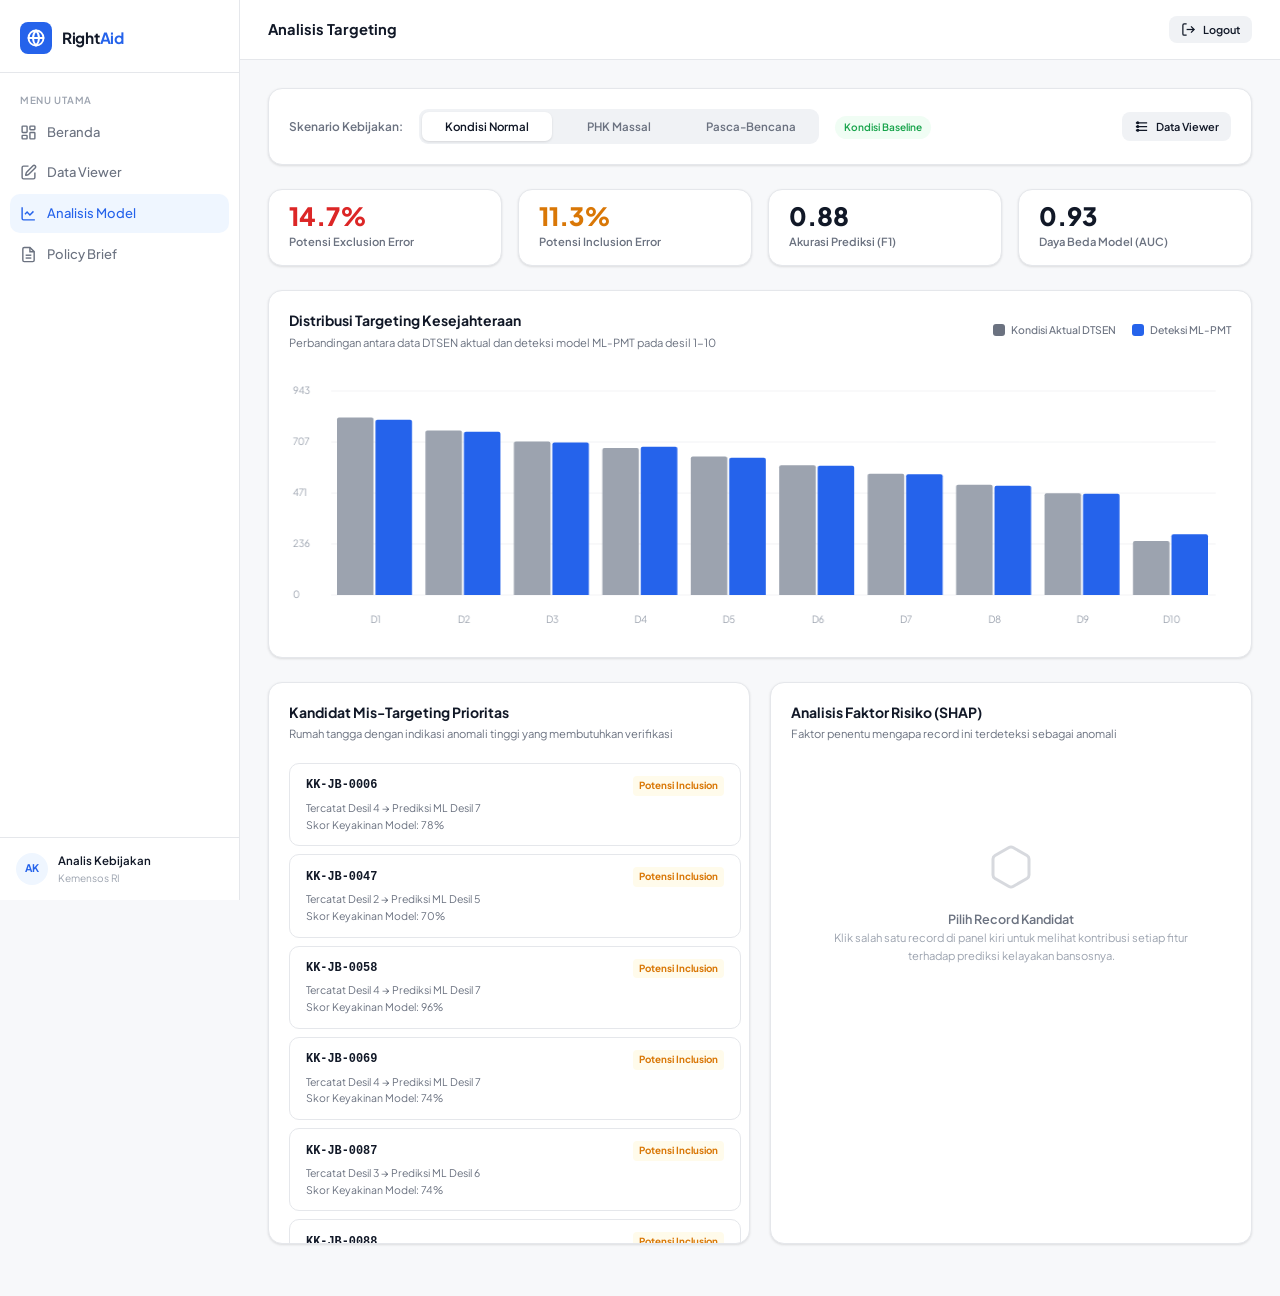
==== analysis.html @ ff6e8d4a "initial commit - prototype" ====
<!DOCTYPE html>
<html lang="id">
<head>
  <meta charset="UTF-8" />
  <meta name="viewport" content="width=device-width, initial-scale=1.0" />
  <title>Analisis Targeting - RightAid</title>
  <meta name="description" content="Analisis deteksi mis-targeting bansos menggunakan RightAid ML-PMT." />
  <link rel="icon" href="favicon.svg" type="image/svg+xml" />
  <link rel="stylesheet" href="css/style.css" />
  <style>
    .metric-pill { padding:14px 20px; border-radius:var(--radius-lg); background:var(--surface); border:1px solid var(--border); box-shadow:var(--shadow); display:flex; flex-direction:column; gap:4px; }
    .metric-pill .val { font-size:1.8rem; font-weight:800; line-height:1; }
    .metric-pill .lbl { font-size:.8rem; color:var(--text-2); font-weight:600; }
    .metric-row { display:grid; grid-template-columns:repeat(4,1fr); gap:16px; margin-bottom:24px; }
    .comparison-grid { display:grid; grid-template-columns:1fr 1fr; gap:20px; margin-bottom:24px; }
    .shap-record-item { padding:12px 16px; border-radius:var(--radius); border:1px solid var(--border); cursor:pointer; transition:border-color var(--transition),background var(--transition); margin-bottom:8px; display:flex; flex-direction:column; gap:4px; }
    .shap-record-item:hover { border-color:var(--accent); background:var(--accent-light); }
    .shap-record-item.selected { border-color:var(--accent); background:var(--accent-light); border-left:4px solid var(--accent); }
    .rec-header { display:flex; align-items:center; justify-content:space-between; }
    .rec-id { font-size:.85rem; font-family:monospace; font-weight:700; color:var(--text); }
    .rec-status { font-size:.7rem; padding:2px 6px; border-radius:4px; font-weight:700; }
    .status-err { background:var(--danger-light); color:var(--danger); }
    .status-warn { background:var(--warning-light); color:var(--warning); }
    .rec-details { font-size:.75rem; color:var(--text-2); }
    .legend-item { display:flex; align-items:center; gap:6px; font-size:.75rem; color:var(--text-2); font-weight:500; }
    .legend-sq { width:12px; height:12px; border-radius:3px; }
  </style>
</head>
<body>
  <div class="app-shell">
    <div id="sidebar-mount"></div>
    <div class="main-content">
      <div id="topbar-mount"></div>
      <div class="page-body">

        <!-- Scenario selector bar -->
        <div class="card mb-6">
          <div class="card-body" style="display:flex;align-items:center;gap:16px;flex-wrap:wrap;">
            <div style="font-weight:600;font-size:.85rem;color:var(--text-2);flex-shrink:0;">Skenario Kebijakan:</div>
            <div class="tabs" style="flex:1;max-width:400px;" id="scenario-tabs">
              <button class="tab-btn active" onclick="setScenario('normal',this)">Kondisi Normal</button>
              <button class="tab-btn" onclick="setScenario('phk',this)">PHK Massal</button>
              <button class="tab-btn" onclick="setScenario('bencana',this)">Pasca-Bencana</button>
            </div>
            <div id="scenario-badge"></div>
            <a href="data-viewer.html" class="btn btn-secondary btn-sm" style="margin-left:auto;">
              <svg xmlns="http://www.w3.org/2000/svg" width="13" height="13" viewBox="0 0 24 24" fill="none" stroke="currentColor" stroke-width="2"><path d="M3 12h18M3 6h18M3 18h18"/><circle cx="6" cy="6" r="1.5" fill="currentColor"/><circle cx="6" cy="12" r="1.5" fill="currentColor"/><circle cx="6" cy="18" r="1.5" fill="currentColor"/></svg>
              Data Viewer
            </a>
          </div>
        </div>

        <!-- Metric overview -->
        <div id="metric-row-ml" class="metric-row"></div>

        <!-- Row 1: Decile distribution chart -->
        <div class="card mb-6">
          <div class="card-header">
            <div>
              <div class="card-title">Distribusi Targeting Kesejahteraan</div>
              <div class="card-subtitle">Perbandingan antara data DTSEN aktual dan deteksi model ML-PMT pada desil 1-10</div>
            </div>
            <div style="display:flex;gap:16px;">
              <div class="legend-item"><div class="legend-sq" style="background:#6B7280;"></div> Kondisi Aktual DTSEN</div>
              <div class="legend-item"><div class="legend-sq" style="background:#2563EB;"></div> Deteksi ML-PMT</div>
            </div>
          </div>
          <div class="card-body">
            <canvas id="decile-chart" width="900" height="260" style="width:100%;height:260px;"></canvas>
          </div>
        </div>

        <!-- Row 2: Candidates and SHAP panel -->
        <div class="comparison-grid">
          <!-- Candidate mis-targeting list -->
          <div class="card">
            <div class="card-header">
              <div>
                <div class="card-title">Kandidat Mis-Targeting Prioritas</div>
                <div class="card-subtitle">Rumah tangga dengan indikasi anomali tinggi yang membutuhkan verifikasi</div>
              </div>
            </div>
            <div class="card-body" style="height:500px;overflow-y:auto;padding-right:8px;" id="candidate-list"></div>
          </div>

          <!-- SHAP panel -->
          <div class="card">
            <div class="card-header">
              <div>
                <div class="card-title">Analisis Faktor Risiko (SHAP)</div>
                <div class="card-subtitle">Faktor penentu mengapa record ini terdeteksi sebagai anomali</div>
              </div>
            </div>
            <div class="card-body" style="height:500px;overflow-y:auto;">
              <div id="shap-placeholder" style="text-align:center;padding:80px 24px;color:var(--text-3);">
                <svg xmlns="http://www.w3.org/2000/svg" width="48" height="48" viewBox="0 0 24 24" fill="none" stroke="currentColor" stroke-width="1.5" style="opacity:.4;margin-bottom:12px;"><path d="M21 16V8a2 2 0 0 0-1-1.73l-7-4a2 2 0 0 0-2 0l-7 4A2 2 0 0 0 3 8v8a2 2 0 0 0 1 1.73l7 4a2 2 0 0 0 2 0l7-4A2 2 0 0 0 21 16z"/></svg>
                <p style="font-size:.9rem;font-weight:600;color:var(--text-2);">Pilih Record Kandidat</p>
                <p style="font-size:.8rem;">Klik salah satu record di panel kiri untuk melihat kontribusi setiap fitur terhadap prediksi kelayakan bansosnya.</p>
              </div>
              <div id="shap-panel" style="display:none;">
                <div id="shap-record-info" style="margin-bottom:20px;padding:16px;background:var(--surface-2);border-radius:var(--radius);font-size:.85rem;"></div>
                <div style="font-size:.8rem;font-weight:700;margin-bottom:16px;color:var(--text-2);">Kontribusi Fitur (Nilai SHAP)</div>
                <div id="shap-bars" style="margin-bottom:24px;"></div>
                <div class="divider"></div>
                <div style="display:flex;flex-direction:column;gap:8px;font-size:.75rem;">
                  <div class="legend-item"><div class="legend-sq" style="background:#2563EB;"></div> Mendorong prediksi ke arah <strong>TIDAK LAYAK</strong> (Desil Atas)</div>
                  <div class="legend-item"><div class="legend-sq" style="background:#DC2626;"></div> Mendorong prediksi ke arah <strong>LAYAK BANSOS</strong> (Desil Bawah)</div>
                </div>
              </div>
            </div>
          </div>
        </div>

      </div>
    </div>
  </div>
  
  <div id="toast-container"></div>
  <script src="js/data.js?v=2"></script>
  <script src="js/app.js?v=2"></script>
  <script>
    document.addEventListener("DOMContentLoaded", function() {
      document.getElementById("sidebar-mount").innerHTML = App.buildSidebar("analysis");
      document.getElementById("topbar-mount").innerHTML = App.buildTopbar("Analisis Targeting");

      window.currentScenario = App.SESSION.scenario || "normal";
      renderAll();
    });

    const scenDescMap = {
      normal: { label: "Kondisi Baseline", cls: "badge-green" },
      phk: { label: "Dampak PHK Massal", cls: "badge-yellow" },
      bencana: { label: "Dampak Bencana", cls: "badge-red" },
    };

    function setScenario(sc, el) {
      window.currentScenario = sc;
      App.SESSION.scenario = sc;
      App.saveSession();
      document.querySelectorAll(".tab-btn").forEach(function(b) { b.classList.remove("active"); });
      el.classList.add("active");
      renderAll();
    }

    function renderAll() {
      var sc = window.currentScenario;
      var d = scenDescMap[sc];
      document.getElementById("scenario-badge").innerHTML = '<span class="badge ' + d.cls + '">' + d.label + '</span>';
      
      renderMetrics(sc);
      renderDecileChart(sc);
      renderCandidates(sc);
    }

    function renderMetrics(sc) {
      var adj = { normal: [0,0,0,0], phk: [-.06,-.08,.08,.06], bencana: [-.09,-.11,.12,.09] }[sc];
      var ml = EkoData.ACCURACY_COMPARISON.ml;
      
      var metrics = [
        { label: "Potensi Exclusion Error", val: (ml.exclusionErr + adj[2] * 100).toFixed(1) + "%", color: "var(--danger)" },
        { label: "Potensi Inclusion Error", val: (ml.inclusionErr + adj[3] * 100).toFixed(1) + "%", color: "var(--warning)" },
        { label: "Akurasi Prediksi (F1)", val: (ml.f1 + adj[0]).toFixed(2), color: "var(--text)" },
        { label: "Daya Beda Model (AUC)", val: (ml.auc + adj[1]).toFixed(2), color: "var(--text)" }
      ];
      
      document.getElementById("metric-row-ml").innerHTML = metrics.map(function(m) {
        return [
          '<div class="metric-pill">',
          '<div class="val" style="color:' + m.color + ';">' + m.val + '</div>',
          '<div class="lbl">' + m.label + '</div>',
          '</div>'
        ].join("");
      }).join("");
    }

    function renderDecileChart(sc) {
      var dist = EkoData.DECILE_DIST[sc];
      var labels = ["D1", "D2", "D3", "D4", "D5", "D6", "D7", "D8", "D9", "D10"];
      var datasets = [
        { data: dist.actual },
        { data: dist.ml }
      ];
      var canvas = document.getElementById("decile-chart");
      App.drawBarChart(canvas, labels, datasets, { colors: ["#9CA3AF", "#2563EB"] });
    }

    function renderCandidates(sc) {
      // Get data and find anomalies/mismatches
      var data = EkoData.generateHouseholds(App.SESSION.province || "JB", sc, sc === "normal" ? 10 : 25);
      
      // Filter candidates with large mismatch between ML decile and their actual/PMT decile
      var candidates = data.filter(function(r) { return Math.abs(r.pmtDecile - r.mlDecile) >= 2 || r.isAnomaly; });
      candidates.sort(function(a, b) { return Math.abs(b.pmtDecile - b.mlDecile) - Math.abs(a.pmtDecile - a.mlDecile); });
      
      var listHTML = candidates.slice(0, 15).map(function(c) {
        var isExclusion = c.mlDecile <= 3 && c.pmtDecile > 3; // ML says poor, system says not
        var statusCls = isExclusion ? "status-err" : "status-warn";
        var statusTxt = isExclusion ? "Potensi Exclusion" : "Potensi Inclusion";
        
        return [
          '<div class="shap-record-item" onclick="selectCandidate(\'' + c.id + '\', ' + isExclusion + ')">',
          '<div class="rec-header">',
          '<div class="rec-id">' + c.id + '</div>',
          '<div class="rec-status ' + statusCls + '">' + statusTxt + '</div>',
          '</div>',
          '<div class="rec-details">',
          'Tercatat Desil ' + c.pmtDecile + ' &rarr; Prediksi ML Desil ' + c.mlDecile + '<br>',
          'Skor Keyakinan Model: ' + (c.confidence * 100).toFixed(0) + '%',
          '</div>',
          '</div>'
        ].join("");
      }).join("");

      if (candidates.length === 0) listHTML = '<div style="padding:20px;text-align:center;color:var(--text-3);">Tidak ada anomali tinggi terdeteksi.</div>';
      document.getElementById("candidate-list").innerHTML = listHTML;
    }

    function selectCandidate(id, isExclusion) {
      document.querySelectorAll(".shap-record-item").forEach(function(el) { el.classList.remove("selected"); });
      var evt = event;
      if (evt && evt.currentTarget) evt.currentTarget.classList.add("selected");

      document.getElementById("shap-placeholder").style.display = "none";
      document.getElementById("shap-panel").style.display = "block";

      document.getElementById("shap-record-info").innerHTML = [
        '<div style="font-weight:700;margin-bottom:4px;font-size:.9rem;">Record: ' + id + '</div>',
        '<div style="color:var(--text-2);line-height:1.6;">',
        'Model mendeteksi anomali pada profil rumah tangga ini. Terdapat ketidaksesuaian antara kondisi aset fisik dan estimasi pengeluaran riil.',
        isExclusion ? '<br><strong style="color:var(--danger);">Rekomendasi:</strong> Prioritaskan untuk verifikasi inklusi bansos.' : '<br><strong style="color:var(--warning);">Rekomendasi:</strong> Evaluasi ulang kelayakan.',
        '</div>'
      ].join("");

      // Scramble SHAP slightly based on id to make it look dynamic
      var seed = id.charCodeAt(id.length - 1);
      var shapData = EkoData.SHAP_DEMO.map(function(s) {
        var mod = (seed % 5) / 10 + 0.8;
        return { feature: s.feature, value: s.value * mod * (seed % 2 === 0 ? 1 : -1) };
      });
      shapData.sort(function(a, b) { return Math.abs(b.value) - Math.abs(a.value); });

      App.renderSHAP(document.getElementById("shap-bars"), shapData);
    }
  </script>
</body>
</html>
---- css/style.css ----
@import url('https://fonts.googleapis.com/css2?family=Plus+Jakarta+Sans:wght@300;400;500;600;700;800&display=swap');

*, *::before, *::after { box-sizing: border-box; margin: 0; padding: 0; }

:root {
  --bg: #F7F8FA;
  --surface: #FFFFFF;
  --surface-2: #F0F2F5;
  --border: #E5E7EB;
  --text: #111827;
  --text-2: #6B7280;
  --text-3: #9CA3AF;
  --accent: #2563EB;
  --accent-light: #EFF6FF;
  --accent-hover: #1D4ED8;
  --success: #16A34A;
  --success-light: #F0FDF4;
  --warning: #D97706;
  --warning-light: #FFFBEB;
  --danger: #DC2626;
  --danger-light: #FEF2F2;
  --radius: 10px;
  --radius-lg: 14px;
  --shadow: 0 1px 3px rgba(0,0,0,.08), 0 1px 2px rgba(0,0,0,.04);
  --shadow-md: 0 4px 12px rgba(0,0,0,.08);
  --shadow-lg: 0 8px 24px rgba(0,0,0,.10);
  --sidebar-w: 240px;
  --transition: 150ms ease;
}

html { font-size: 14px; }
body { font-family: 'Plus Jakarta Sans', sans-serif; background: var(--bg); color: var(--text); line-height: 1.6; -webkit-font-smoothing: antialiased; }
a { color: inherit; text-decoration: none; }
button { font-family: inherit; cursor: pointer; border: none; outline: none; }
input, select, textarea { font-family: inherit; }
ul { list-style: none; }

/* ─── Layout ─────────────────────────────── */
.app-shell { display: flex; min-height: 100vh; }

/* ─── Sidebar ─────────────────────────────── */
.sidebar {
  width: var(--sidebar-w); flex-shrink: 0;
  background: var(--surface); border-right: 1px solid var(--border);
  display: flex; flex-direction: column;
  position: fixed; top: 0; left: 0; height: 100vh; z-index: 100;
  transition: transform var(--transition);
}
.sidebar-logo {
  padding: 22px 20px 18px;
  border-bottom: 1px solid var(--border);
  display: flex; align-items: center; gap: 10px;
}
.sidebar-logo .logo-mark {
  width: 32px; height: 32px; border-radius: 8px;
  background: var(--accent); display: flex; align-items: center; justify-content: center;
}
.sidebar-logo .logo-mark svg { color: #fff; }
.sidebar-logo .brand { font-weight: 700; font-size: 1.1rem; letter-spacing: -.3px; }
.sidebar-logo .brand span { color: var(--accent); }

.sidebar-nav { flex: 1; padding: 12px 10px; overflow-y: auto; }
.nav-section-label {
  font-size: .7rem; font-weight: 600; color: var(--text-3);
  text-transform: uppercase; letter-spacing: .06em;
  padding: 8px 10px 4px;
}
.nav-item {
  display: flex; align-items: center; gap: 10px;
  padding: 9px 10px; border-radius: var(--radius);
  color: var(--text-2); font-weight: 500; font-size: .93rem;
  transition: background var(--transition), color var(--transition);
  cursor: pointer; margin-bottom: 2px;
}
.nav-item svg { flex-shrink: 0; width: 17px; height: 17px; }
.nav-item:hover { background: var(--bg); color: var(--text); }
.nav-item.active { background: var(--accent-light); color: var(--accent); }

.sidebar-footer {
  padding: 14px 16px; border-top: 1px solid var(--border);
  display: flex; align-items: center; gap: 10px;
}
.avatar { width: 32px; height: 32px; border-radius: 50%; background: var(--accent-light); display: flex; align-items: center; justify-content: center; flex-shrink: 0; }
.avatar span { font-size: .75rem; font-weight: 700; color: var(--accent); }
.user-info { flex: 1; min-width: 0; }
.user-name { font-weight: 600; font-size: .82rem; white-space: nowrap; overflow: hidden; text-overflow: ellipsis; }
.user-role { font-size: .72rem; color: var(--text-3); }

/* ─── Main content ─────────────────────────── */
.main-content { margin-left: var(--sidebar-w); flex: 1; min-width: 0; }

/* ─── Topbar ─────────────────────────────── */
.topbar {
  background: var(--surface); border-bottom: 1px solid var(--border);
  padding: 0 28px; height: 60px;
  display: flex; align-items: center; justify-content: space-between;
  position: sticky; top: 0; z-index: 90;
}
.topbar-title { font-weight: 700; font-size: 1.05rem; }
.topbar-actions { display: flex; align-items: center; gap: 10px; }
.mobile-menu-btn { display: none; background: transparent; border: none; color: var(--text); padding: 4px; border-radius: 4px; cursor: pointer; }
.mobile-menu-btn:hover { background: var(--surface-2); }

/* ─── Page body ─────────────────────────────── */
.page-body { padding: 28px; max-width: 1280px; }

/* ─── Cards ─────────────────────────────── */
.card {
  background: var(--surface); border-radius: var(--radius-lg);
  border: 1px solid var(--border); box-shadow: var(--shadow);
}
.card-header {
  padding: 18px 20px 0; display: flex; align-items: center; justify-content: space-between;
}
.card-title { font-weight: 700; font-size: 1rem; }
.card-subtitle { font-size: .8rem; color: var(--text-2); margin-top: 2px; }
.card-body { padding: 20px; }

/* ─── Stat cards ─────────────────────────── */
.stat-grid { display: grid; grid-template-columns: repeat(4, 1fr); gap: 16px; margin-bottom: 24px; }
.stat-card {
  background: var(--surface); border-radius: var(--radius-lg);
  border: 1px solid var(--border); padding: 20px;
}
.stat-card .stat-label { font-size: .78rem; color: var(--text-2); font-weight: 500; margin-bottom: 8px; display: flex; align-items: center; gap: 6px; }
.stat-card .stat-value { font-size: 1.8rem; font-weight: 800; letter-spacing: -.5px; line-height: 1; }
.stat-card .stat-delta { font-size: .75rem; margin-top: 6px; display: flex; align-items: center; gap: 4px; }
.stat-card .stat-delta.up { color: var(--success); }
.stat-card .stat-delta.down { color: var(--danger); }

/* ─── Buttons ─────────────────────────────── */
.btn {
  display: inline-flex; align-items: center; gap: 7px;
  padding: 8px 16px; border-radius: 8px;
  font-size: .85rem; font-weight: 600;
  transition: background var(--transition), box-shadow var(--transition);
}
.btn-primary { background: var(--accent); color: #fff; }
.btn-primary:hover { background: var(--accent-hover); box-shadow: 0 2px 8px rgba(37,99,235,.3); }
.btn-secondary { background: var(--surface-2); color: var(--text); }
.btn-secondary:hover { background: var(--border); }
.btn-outline { background: transparent; color: var(--accent); border: 1px solid var(--accent); }
.btn-outline:hover { background: var(--accent-light); }
.btn-danger { background: var(--danger); color: #fff; }
.btn-sm { padding: 6px 12px; font-size: .78rem; }
.btn-lg { padding: 11px 22px; font-size: .95rem; }
.btn svg { width: 15px; height: 15px; }

/* ─── Badges ─────────────────────────────── */
.badge {
  display: inline-flex; align-items: center; gap: 5px;
  padding: 3px 9px; border-radius: 20px; font-size: .72rem; font-weight: 600;
}
.badge-blue { background: var(--accent-light); color: var(--accent); }
.badge-green { background: var(--success-light); color: var(--success); }
.badge-yellow { background: var(--warning-light); color: var(--warning); }
.badge-red { background: var(--danger-light); color: var(--danger); }
.badge-gray { background: var(--surface-2); color: var(--text-2); }

/* ─── Form elements ─────────────────────────── */
.form-group { margin-bottom: 18px; }
.form-label { font-size: .82rem; font-weight: 600; display: block; margin-bottom: 6px; color: var(--text); }
.form-hint { font-size: .73rem; color: var(--text-3); margin-top: 4px; }
.form-control {
  width: 100%; padding: 9px 12px; font-size: .88rem;
  border: 1px solid var(--border); border-radius: 8px;
  background: var(--surface); color: var(--text);
  transition: border-color var(--transition);
}
.form-control:focus { outline: none; border-color: var(--accent); box-shadow: 0 0 0 3px rgba(37,99,235,.08); }
select.form-control { appearance: none; background-image: url("data:image/svg+xml,%3Csvg xmlns='http://www.w3.org/2000/svg' width='12' height='12' viewBox='0 0 24 24' fill='none' stroke='%236B7280' stroke-width='2'%3E%3Cpath d='m6 9 6 6 6-6'/%3E%3C/svg%3E"); background-repeat: no-repeat; background-position: right 10px center; padding-right: 32px; }

/* ─── Range slider ─────────────────────────── */
.slider-wrap { display: flex; align-items: center; gap: 12px; }
input[type=range] { flex: 1; height: 4px; accent-color: var(--accent); cursor: pointer; }
.slider-val { font-size: .85rem; font-weight: 700; color: var(--accent); min-width: 36px; }

/* ─── Table ─────────────────────────────── */
.table-wrap { overflow-x: auto; }
table { width: 100%; border-collapse: collapse; font-size: .82rem; }
thead th { font-weight: 600; color: var(--text-2); text-align: left; padding: 10px 14px; border-bottom: 1px solid var(--border); white-space: nowrap; font-size: .75rem; text-transform: uppercase; letter-spacing: .04em; }
tbody td { padding: 10px 14px; border-bottom: 1px solid var(--border); vertical-align: middle; }
tbody tr:last-child td { border-bottom: none; }
tbody tr:hover { background: var(--bg); }

/* ─── Tabs ─────────────────────────────── */
.tabs { display: flex; gap: 2px; background: var(--surface-2); border-radius: 9px; padding: 3px; }
.tab-btn {
  flex: 1; padding: 7px 14px; border-radius: 7px;
  font-size: .82rem; font-weight: 600; color: var(--text-2);
  background: transparent; transition: background var(--transition), color var(--transition);
}
.tab-btn.active { background: var(--surface); color: var(--text); box-shadow: var(--shadow); }
.tab-content { display: none; }
.tab-content.active { display: block; }

/* ─── Progress bar ─────────────────────────── */
.progress-bar { height: 6px; background: var(--surface-2); border-radius: 3px; overflow: hidden; }
.progress-fill { height: 100%; border-radius: 3px; background: var(--accent); transition: width .6s ease; }
.progress-fill.green { background: var(--success); }
.progress-fill.red { background: var(--danger); }
.progress-fill.yellow { background: var(--warning); }

/* ─── Alert / notice ─────────────────────────── */
.notice {
  padding: 12px 16px; border-radius: var(--radius); font-size: .82rem;
  display: flex; align-items: flex-start; gap: 10px;
}
.notice.blue { background: var(--accent-light); color: var(--accent); border: 1px solid #BFDBFE; }
.notice.green { background: var(--success-light); color: var(--success); border: 1px solid #BBF7D0; }
.notice.yellow { background: var(--warning-light); color: var(--warning); border: 1px solid #FDE68A; }

/* ─── Scenario cards ─────────────────────────── */
.scenario-grid { display: grid; grid-template-columns: repeat(3, 1fr); gap: 12px; }
.scenario-card {
  border: 2px solid var(--border); border-radius: var(--radius-lg);
  padding: 16px; cursor: pointer;
  transition: border-color var(--transition), background var(--transition);
}
.scenario-card:hover { border-color: var(--accent); background: var(--accent-light); }
.scenario-card.selected { border-color: var(--accent); background: var(--accent-light); }
.scenario-icon { width: 36px; height: 36px; border-radius: 8px; display: flex; align-items: center; justify-content: center; margin-bottom: 10px; }
.scenario-icon.blue { background: var(--accent-light); color: var(--accent); }
.scenario-icon.yellow { background: var(--warning-light); color: var(--warning); }
.scenario-icon.red { background: var(--danger-light); color: var(--danger); }
.scenario-title { font-weight: 700; font-size: .88rem; margin-bottom: 4px; }
.scenario-desc { font-size: .75rem; color: var(--text-2); line-height: 1.5; }

/* ─── Province map ─────────────────────────── */
#map-container { height: 320px; border-radius: var(--radius); overflow: hidden; background: var(--surface-2); }

/* ─── SHAP bar ─────────────────────────── */
.shap-row { display: flex; align-items: center; gap: 10px; margin-bottom: 8px; }
.shap-label { font-size: .78rem; width: 200px; flex-shrink: 0; color: var(--text-2); text-align: right; white-space: nowrap; overflow: hidden; text-overflow: ellipsis; }
.shap-bar-wrap { flex: 1; height: 20px; position: relative; display: flex; align-items: center; }
.shap-bar-center { position: absolute; left: 50%; width: 1px; height: 100%; background: var(--border); }
.shap-bar-fill { position: absolute; height: 14px; border-radius: 2px; }
.shap-bar-fill.pos { background: #2563EB; left: 50%; }
.shap-bar-fill.neg { background: #DC2626; right: 50%; }
.shap-val { font-size: .75rem; font-weight: 700; width: 48px; flex-shrink: 0; }
.shap-val.pos { color: var(--accent); }
.shap-val.neg { color: var(--danger); }

/* ─── Confusion matrix ─────────────────────────── */
.cm-grid { display: grid; grid-template-columns: 1fr 1fr; gap: 4px; max-width: 280px; }
.cm-cell {
  padding: 14px; text-align: center; border-radius: 6px; font-weight: 700;
}
.cm-tp { background: #DCFCE7; color: #15803D; }
.cm-fp { background: #FEE2E2; color: #B91C1C; }
.cm-fn { background: #FEF9C3; color: #92400E; }
.cm-tn { background: #DBEAFE; color: #1E40AF; }
.cm-label { font-size: .7rem; font-weight: 500; text-align: center; margin-top: 4px; }

/* ─── Loading spinner ─────────────────────────── */
.spinner { width: 20px; height: 20px; border: 2.5px solid var(--border); border-top-color: var(--accent); border-radius: 50%; animation: spin .6s linear infinite; }
@keyframes spin { to { transform: rotate(360deg); } }

/* ─── Login page ─────────────────────────── */
.login-shell {
  min-height: 100vh; display: flex; align-items: stretch; background: var(--bg);
}
.login-left {
  flex: 1; display: flex; align-items: center; justify-content: center; padding: 48px;
}
.login-right {
  width: 440px; flex-shrink: 0;
  background: var(--surface); border-left: 1px solid var(--border);
  display: flex; align-items: center; justify-content: center; padding: 48px;
}
.login-form-wrap { width: 100%; }
.login-logo { display: flex; align-items: center; gap: 10px; margin-bottom: 32px; }
.login-logo .mark { width: 38px; height: 38px; border-radius: 10px; background: var(--accent); display: flex; align-items: center; justify-content: center; }
.login-logo .mark svg { color: #fff; }
.login-logo .name { font-size: 1.3rem; font-weight: 800; letter-spacing: -.4px; }
.login-logo .name span { color: var(--accent); }

.login-hero { max-width: 480px; }
.login-hero h1 { font-size: 2.2rem; font-weight: 800; line-height: 1.2; letter-spacing: -.5px; margin-bottom: 18px; }
.login-hero p { font-size: .95rem; color: var(--text-2); line-height: 1.7; }
.login-stats { display: flex; gap: 28px; margin-top: 32px; }
.login-stat .val { font-size: 1.6rem; font-weight: 800; color: var(--accent); }
.login-stat .lbl { font-size: .75rem; color: var(--text-2); font-weight: 500; }

/* ─── Policy brief ─────────────────────────── */
.brief-paper {
  background: var(--surface); border: 1px solid var(--border);
  border-radius: var(--radius-lg); padding: 32px 36px; font-size: .88rem;
  line-height: 1.8;
}
.brief-paper h2 { font-size: 1.05rem; font-weight: 800; margin-bottom: 12px; }
.brief-paper h3 { font-size: .9rem; font-weight: 700; margin: 20px 0 8px; color: var(--accent); }
.brief-paper p { margin-bottom: 12px; color: var(--text); }

/* ─── Utilities ─────────────────────────────── */
.flex { display: flex; }
.flex-col { flex-direction: column; }
.items-center { align-items: center; }
.justify-between { justify-content: space-between; }
.gap-2 { gap: 8px; }
.gap-3 { gap: 12px; }
.gap-4 { gap: 16px; }
.gap-6 { gap: 24px; }
.mt-2 { margin-top: 8px; }
.mt-3 { margin-top: 12px; }
.mt-4 { margin-top: 16px; }
.mt-6 { margin-top: 24px; }
.mb-4 { margin-bottom: 16px; }
.mb-6 { margin-bottom: 24px; }
.grid-2 { display: grid; grid-template-columns: 1fr 1fr; gap: 16px; }
.grid-3 { display: grid; grid-template-columns: repeat(3, 1fr); gap: 16px; }
.w-full { width: 100%; }
.text-sm { font-size: .8rem; }
.text-xs { font-size: .73rem; }
.text-muted { color: var(--text-2); }
.text-accent { color: var(--accent); }
.text-success { color: var(--success); }
.text-danger { color: var(--danger); }
.text-warning { color: var(--warning); }
.fw-700 { font-weight: 700; }
.fw-600 { font-weight: 600; }
.rounded { border-radius: var(--radius); }
.divider { height: 1px; background: var(--border); margin: 16px 0; }

/* ─── Toast ─────────────────────────────── */
#toast-container { position: fixed; bottom: 24px; right: 24px; z-index: 9999; display: flex; flex-direction: column; gap: 8px; }
.toast {
  background: var(--text); color: #fff; padding: 12px 18px; border-radius: 10px;
  font-size: .82rem; font-weight: 500; box-shadow: var(--shadow-lg);
  display: flex; align-items: center; gap: 8px;
  animation: slideIn .25s ease;
}
.toast.success { background: var(--success); }
.toast.error { background: var(--danger); }
@keyframes slideIn { from { transform: translateY(12px); opacity: 0; } to { transform: translateY(0); opacity: 1; } }

/* ─── Responsive ─────────────────────────────── */
@media (max-width: 1100px) { .stat-grid { grid-template-columns: repeat(2, 1fr); } }
@media (max-width: 768px) {
  .sidebar { transform: translateX(-100%); box-shadow: var(--shadow-lg); }
  .sidebar.open { transform: translateX(0); }
  .main-content { margin-left: 0; }
  .mobile-menu-btn { display: block; }
  .login-left { display: none; }
  .login-right { width: 100%; border-left: none; }
  .scenario-grid { grid-template-columns: 1fr; }
  .grid-2, .grid-3 { grid-template-columns: 1fr; }
}
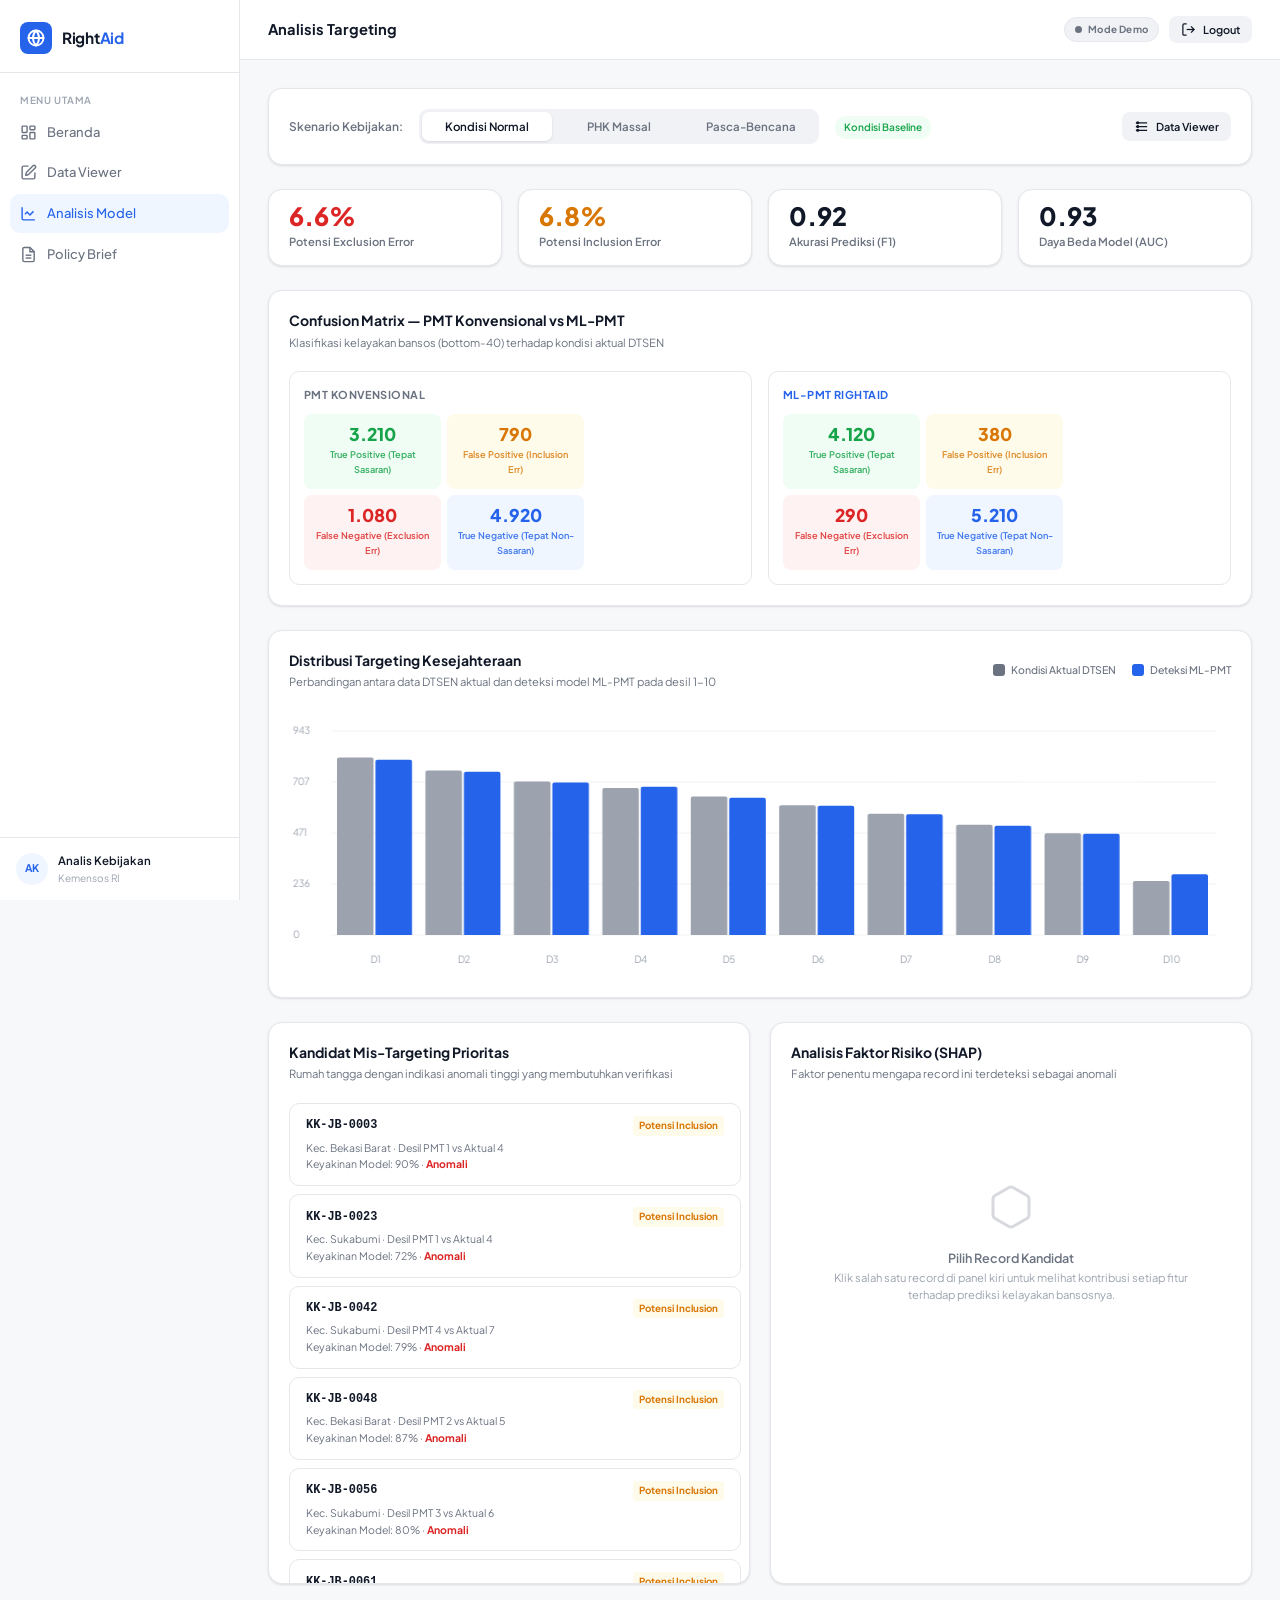
==== commit 070708a0: "feat: integrate backend with frontend" ====
--- a/analysis.html
+++ b/analysis.html
@@ -53,6 +53,19 @@
         <!-- Metric overview -->
         <div id="metric-row-ml" class="metric-row"></div>
 
+        <!-- Confusion matrix comparison -->
+        <div class="card mb-6">
+          <div class="card-header">
+            <div>
+              <div class="card-title">Confusion Matrix &mdash; PMT Konvensional vs ML-PMT</div>
+              <div class="card-subtitle">Klasifikasi kelayakan bansos (bottom-40) terhadap kondisi aktual DTSEN</div>
+            </div>
+          </div>
+          <div class="card-body">
+            <div class="cm-wrap" id="cm-wrap"></div>
+          </div>
+        </div>
+
         <!-- Row 1: Decile distribution chart -->
         <div class="card mb-6">
           <div class="card-header">
@@ -116,15 +129,24 @@
   </div>
   
   <div id="toast-container"></div>
-  <script src="js/data.js?v=2"></script>
-  <script src="js/app.js?v=2"></script>
+  <script src="js/data.js?v=3"></script>
+  <script src="js/app.js?v=3"></script>
+  <script src="js/config.js?v=3"></script>
+  <script src="js/api.js?v=3"></script>
   <script>
+    var lastPrediction = null;
+
     document.addEventListener("DOMContentLoaded", function() {
       document.getElementById("sidebar-mount").innerHTML = App.buildSidebar("analysis");
       document.getElementById("topbar-mount").innerHTML = App.buildTopbar("Analisis Targeting");
+      Api.updateConnChip();
 
       window.currentScenario = App.SESSION.scenario || "normal";
-      renderAll();
+      // Sync the active scenario tab with the saved scenario
+      document.querySelectorAll(".tab-btn").forEach(function(b) {
+        b.classList.toggle("active", b.getAttribute("onclick").indexOf("'" + window.currentScenario + "'") >= 0);
+      });
+      runAnalysis();
     });
 
     const scenDescMap = {
@@ -136,110 +158,136 @@
     function setScenario(sc, el) {
       window.currentScenario = sc;
       App.SESSION.scenario = sc;
+      // A new scenario requires a fresh dataset session on the backend.
+      App.SESSION.session_id = null;
       App.saveSession();
       document.querySelectorAll(".tab-btn").forEach(function(b) { b.classList.remove("active"); });
       el.classList.add("active");
-      renderAll();
-    }
-
-    function renderAll() {
+      runAnalysis();
+    }
+
+    function resetShapPanel() {
+      document.getElementById("shap-placeholder").style.display = "block";
+      document.getElementById("shap-panel").style.display = "none";
+    }
+
+    async function runAnalysis() {
       var sc = window.currentScenario;
       var d = scenDescMap[sc];
       document.getElementById("scenario-badge").innerHTML = '<span class="badge ' + d.cls + '">' + d.label + '</span>';
-      
-      renderMetrics(sc);
-      renderDecileChart(sc);
-      renderCandidates(sc);
-    }
-
-    function renderMetrics(sc) {
-      var adj = { normal: [0,0,0,0], phk: [-.06,-.08,.08,.06], bencana: [-.09,-.11,.12,.09] }[sc];
-      var ml = EkoData.ACCURACY_COMPARISON.ml;
-      
+      resetShapPanel();
+      document.getElementById("candidate-list").innerHTML =
+        '<div style="padding:20px;color:var(--text-3);"><div class="skeleton skeleton-row" style="width:90%"></div><div class="skeleton skeleton-row" style="width:75%"></div><div class="skeleton skeleton-row" style="width:85%"></div></div>';
+      document.getElementById("cm-wrap").innerHTML =
+        '<div class="skeleton" style="height:120px"></div><div class="skeleton" style="height:120px"></div>';
+
+      try {
+        var sid = await Api.ensureSession();
+        var pred = await Api.predict(sid, sc);
+        lastPrediction = pred;
+        renderMetrics(pred.metrics);
+        renderConfusion(pred.confusion_matrix_pmt, pred.confusion_matrix);
+        renderDecileChart(pred.decile_dist);
+        renderCandidates(pred.mistargeting_candidates);
+      } catch (e) {
+        App.showToast("Gagal menjalankan analisis model.", "error");
+        document.getElementById("candidate-list").innerHTML =
+          '<div style="padding:20px;text-align:center;color:var(--text-3);">Analisis gagal. Coba lagi.</div>';
+      }
+    }
+
+    function renderMetrics(m) {
       var metrics = [
-        { label: "Potensi Exclusion Error", val: (ml.exclusionErr + adj[2] * 100).toFixed(1) + "%", color: "var(--danger)" },
-        { label: "Potensi Inclusion Error", val: (ml.inclusionErr + adj[3] * 100).toFixed(1) + "%", color: "var(--warning)" },
-        { label: "Akurasi Prediksi (F1)", val: (ml.f1 + adj[0]).toFixed(2), color: "var(--text)" },
-        { label: "Daya Beda Model (AUC)", val: (ml.auc + adj[1]).toFixed(2), color: "var(--text)" }
+        { label: "Potensi Exclusion Error", val: (+m.exclusionErr).toFixed(1) + "%", color: "var(--danger)" },
+        { label: "Potensi Inclusion Error", val: (+m.inclusionErr).toFixed(1) + "%", color: "var(--warning)" },
+        { label: "Akurasi Prediksi (F1)", val: (+m.f1).toFixed(2), color: "var(--text)" },
+        { label: "Daya Beda Model (AUC)", val: (+m.auc).toFixed(2), color: "var(--text)" }
       ];
-      
       document.getElementById("metric-row-ml").innerHTML = metrics.map(function(m) {
+        return '<div class="metric-pill"><div class="val" style="color:' + m.color + ';">' + m.val + '</div><div class="lbl">' + m.label + '</div></div>';
+      }).join("");
+    }
+
+    function cmCard(title, cls, cm) {
+      var cell = function(klass, n, lbl) {
+        return '<div class="cm-cell ' + klass + '"><div class="cm-n">' + App.fmtNum(n) + '</div><div class="cm-l">' + lbl + '</div></div>';
+      };
+      return [
+        '<div class="cm-card">',
+        '<h4 class="' + cls + '">' + title + '</h4>',
+        '<div class="cm-grid">',
+        cell("cm-tp", cm.tp, "True Positive (Tepat Sasaran)"),
+        cell("cm-fp", cm.fp, "False Positive (Inclusion Err)"),
+        cell("cm-fn", cm.fn, "False Negative (Exclusion Err)"),
+        cell("cm-tn", cm.tn, "True Negative (Tepat Non-Sasaran)"),
+        '</div></div>'
+      ].join("");
+    }
+
+    function renderConfusion(pmt, ml) {
+      document.getElementById("cm-wrap").innerHTML =
+        cmCard("PMT Konvensional", "pmt", pmt) + cmCard("ML-PMT RightAid", "ml", ml);
+    }
+
+    function renderDecileChart(dist) {
+      var labels = ["D1", "D2", "D3", "D4", "D5", "D6", "D7", "D8", "D9", "D10"];
+      App.drawBarChart(document.getElementById("decile-chart"), labels,
+        [{ data: dist.actual }, { data: dist.ml }], { colors: ["#9CA3AF", "#2563EB"] });
+    }
+
+    function renderCandidates(candidates) {
+      candidates = candidates || [];
+      if (!candidates.length) {
+        document.getElementById("candidate-list").innerHTML =
+          '<div style="padding:20px;text-align:center;color:var(--text-3);">Tidak ada anomali tinggi terdeteksi.</div>';
+        return;
+      }
+      var listHTML = candidates.slice(0, 20).map(function(c) {
+        // Eligible by ML but excluded by PMT → exclusion risk.
+        var isExclusion = c.mlEligible === 1 && c.pmtDecile > 4;
+        var statusCls = isExclusion ? "status-err" : "status-warn";
+        var statusTxt = isExclusion ? "Potensi Exclusion" : "Potensi Inclusion";
         return [
-          '<div class="metric-pill">',
-          '<div class="val" style="color:' + m.color + ';">' + m.val + '</div>',
-          '<div class="lbl">' + m.label + '</div>',
-          '</div>'
+          '<div class="shap-record-item" onclick="selectCandidate(\'' + c.id + '\', ' + isExclusion + ')">',
+          '<div class="rec-header"><div class="rec-id">' + c.id + '</div><div class="rec-status ' + statusCls + '">' + statusTxt + '</div></div>',
+          '<div class="rec-details">',
+          c.kecamatan + ' &middot; Desil PMT ' + c.pmtDecile + ' vs Aktual ' + c.actualDecile + '<br>',
+          'Keyakinan Model: ' + (c.confidence * 100).toFixed(0) + '%' + (c.isAnomaly ? ' &middot; <span style="color:var(--danger);font-weight:700;">Anomali</span>' : ''),
+          '</div></div>'
         ].join("");
       }).join("");
-    }
-
-    function renderDecileChart(sc) {
-      var dist = EkoData.DECILE_DIST[sc];
-      var labels = ["D1", "D2", "D3", "D4", "D5", "D6", "D7", "D8", "D9", "D10"];
-      var datasets = [
-        { data: dist.actual },
-        { data: dist.ml }
-      ];
-      var canvas = document.getElementById("decile-chart");
-      App.drawBarChart(canvas, labels, datasets, { colors: ["#9CA3AF", "#2563EB"] });
-    }
-
-    function renderCandidates(sc) {
-      // Get data and find anomalies/mismatches
-      var data = EkoData.generateHouseholds(App.SESSION.province || "JB", sc, sc === "normal" ? 10 : 25);
-      
-      // Filter candidates with large mismatch between ML decile and their actual/PMT decile
-      var candidates = data.filter(function(r) { return Math.abs(r.pmtDecile - r.mlDecile) >= 2 || r.isAnomaly; });
-      candidates.sort(function(a, b) { return Math.abs(b.pmtDecile - b.mlDecile) - Math.abs(a.pmtDecile - a.mlDecile); });
-      
-      var listHTML = candidates.slice(0, 15).map(function(c) {
-        var isExclusion = c.mlDecile <= 3 && c.pmtDecile > 3; // ML says poor, system says not
-        var statusCls = isExclusion ? "status-err" : "status-warn";
-        var statusTxt = isExclusion ? "Potensi Exclusion" : "Potensi Inclusion";
-        
-        return [
-          '<div class="shap-record-item" onclick="selectCandidate(\'' + c.id + '\', ' + isExclusion + ')">',
-          '<div class="rec-header">',
-          '<div class="rec-id">' + c.id + '</div>',
-          '<div class="rec-status ' + statusCls + '">' + statusTxt + '</div>',
-          '</div>',
-          '<div class="rec-details">',
-          'Tercatat Desil ' + c.pmtDecile + ' &rarr; Prediksi ML Desil ' + c.mlDecile + '<br>',
-          'Skor Keyakinan Model: ' + (c.confidence * 100).toFixed(0) + '%',
-          '</div>',
-          '</div>'
-        ].join("");
-      }).join("");
-
-      if (candidates.length === 0) listHTML = '<div style="padding:20px;text-align:center;color:var(--text-3);">Tidak ada anomali tinggi terdeteksi.</div>';
       document.getElementById("candidate-list").innerHTML = listHTML;
     }
 
-    function selectCandidate(id, isExclusion) {
+    async function selectCandidate(id, isExclusion) {
       document.querySelectorAll(".shap-record-item").forEach(function(el) { el.classList.remove("selected"); });
-      var evt = event;
-      if (evt && evt.currentTarget) evt.currentTarget.classList.add("selected");
+      if (event && event.currentTarget) event.currentTarget.classList.add("selected");
 
       document.getElementById("shap-placeholder").style.display = "none";
       document.getElementById("shap-panel").style.display = "block";
-
+      document.getElementById("shap-bars").innerHTML =
+        '<div class="skeleton skeleton-row" style="width:90%"></div><div class="skeleton skeleton-row" style="width:70%"></div><div class="skeleton skeleton-row" style="width:80%"></div>';
+
+      var shap;
+      try {
+        shap = await Api.getShap(App.SESSION.session_id, id);
+      } catch (e) {
+        App.showToast("Gagal memuat penjelasan SHAP.", "error");
+        return;
+      }
+
+      var eligTxt = shap.eligible === 1
+        ? '<strong style="color:var(--danger);">Layak Bansos</strong> &mdash; prioritaskan verifikasi inklusi.'
+        : '<strong style="color:var(--warning);">Tidak Layak</strong> &mdash; evaluasi ulang kelayakan.';
       document.getElementById("shap-record-info").innerHTML = [
-        '<div style="font-weight:700;margin-bottom:4px;font-size:.9rem;">Record: ' + id + '</div>',
+        '<div style="font-weight:700;margin-bottom:4px;font-size:.9rem;">Record: ' + shap.record_id + '</div>',
         '<div style="color:var(--text-2);line-height:1.6;">',
-        'Model mendeteksi anomali pada profil rumah tangga ini. Terdapat ketidaksesuaian antara kondisi aset fisik dan estimasi pengeluaran riil.',
-        isExclusion ? '<br><strong style="color:var(--danger);">Rekomendasi:</strong> Prioritaskan untuk verifikasi inklusi bansos.' : '<br><strong style="color:var(--warning);">Rekomendasi:</strong> Evaluasi ulang kelayakan.',
+        'Probabilitas kelayakan model: <strong>' + (shap.prediction * 100).toFixed(1) + '%</strong>. ',
+        'Prediksi: ' + eligTxt,
         '</div>'
       ].join("");
 
-      // Scramble SHAP slightly based on id to make it look dynamic
-      var seed = id.charCodeAt(id.length - 1);
-      var shapData = EkoData.SHAP_DEMO.map(function(s) {
-        var mod = (seed % 5) / 10 + 0.8;
-        return { feature: s.feature, value: s.value * mod * (seed % 2 === 0 ? 1 : -1) };
-      });
-      shapData.sort(function(a, b) { return Math.abs(b.value) - Math.abs(a.value); });
-
-      App.renderSHAP(document.getElementById("shap-bars"), shapData);
+      App.renderSHAP(document.getElementById("shap-bars"), shap.features);
     }
   </script>
 </body>
--- a/css/style.css
+++ b/css/style.css
@@ -346,3 +346,92 @@
   .scenario-grid { grid-template-columns: 1fr; }
   .grid-2, .grid-3 { grid-template-columns: 1fr; }
 }
+
+/* ── Backend integration additions ──────────────────────────────────────── */
+
+/* Connection status chip in the topbar */
+.conn-chip {
+  display: inline-flex; align-items: center; gap: 6px;
+  padding: 4px 10px; border-radius: 20px;
+  font-size: .7rem; font-weight: 700; letter-spacing: .02em;
+  border: 1px solid var(--border); white-space: nowrap;
+}
+.conn-chip::before {
+  content: ''; width: 7px; height: 7px; border-radius: 50%;
+  background: currentColor; flex-shrink: 0;
+}
+.conn-chip.live { color: var(--success); background: var(--success-light); border-color: #BBF7D0; }
+.conn-chip.live::before { box-shadow: 0 0 0 3px rgba(22,163,74,.18); }
+.conn-chip.demo { color: var(--text-2); background: var(--surface-2); }
+
+/* Range slider */
+.range-row { display: flex; align-items: center; gap: 12px; }
+.range-row input[type="range"] {
+  flex: 1; -webkit-appearance: none; appearance: none; height: 6px;
+  border-radius: 4px; background: var(--surface-2); outline: none;
+}
+.range-row input[type="range"]::-webkit-slider-thumb {
+  -webkit-appearance: none; appearance: none; width: 18px; height: 18px;
+  border-radius: 50%; background: var(--accent); cursor: pointer;
+  border: 3px solid #fff; box-shadow: 0 1px 4px rgba(0,0,0,.18);
+}
+.range-row input[type="range"]::-moz-range-thumb {
+  width: 18px; height: 18px; border-radius: 50%; background: var(--accent);
+  cursor: pointer; border: 3px solid #fff; box-shadow: 0 1px 4px rgba(0,0,0,.18);
+}
+.range-val {
+  min-width: 48px; text-align: center; font-weight: 800; font-size: .9rem;
+  color: var(--accent); background: var(--accent-light);
+  padding: 4px 8px; border-radius: 6px;
+}
+
+/* Pagination controls */
+.pagination {
+  display: flex; align-items: center; justify-content: space-between;
+  gap: 12px; margin-top: 14px; flex-wrap: wrap;
+}
+.pagination .pg-info { font-size: .78rem; color: var(--text-2); }
+.pagination .pg-btns { display: flex; gap: 6px; }
+.pagination button {
+  min-width: 34px; height: 32px; padding: 0 10px; border-radius: 8px;
+  border: 1px solid var(--border); background: var(--surface);
+  font-size: .8rem; font-weight: 600; color: var(--text-2); cursor: pointer;
+}
+.pagination button:hover:not(:disabled) { border-color: var(--accent); color: var(--accent); }
+.pagination button:disabled { opacity: .45; cursor: not-allowed; }
+
+/* Skeleton / loading shimmer */
+.skeleton {
+  background: linear-gradient(90deg, var(--surface-2) 25%, #E9ECF1 37%, var(--surface-2) 63%);
+  background-size: 400% 100%; border-radius: 6px;
+  animation: shimmer 1.3s ease-in-out infinite;
+}
+@keyframes shimmer { 0% { background-position: 100% 0; } 100% { background-position: -100% 0; } }
+.skeleton-row { height: 14px; margin: 8px 0; }
+
+/* ML eligibility badge in data tables */
+.elig-badge { display: inline-flex; align-items: center; padding: 2px 8px; border-radius: 20px; font-size: .7rem; font-weight: 700; }
+.elig-yes { background: var(--success-light); color: var(--success); }
+.elig-no  { background: var(--surface-2); color: var(--text-2); }
+
+/* Confusion matrix grid (analysis page) */
+.cm-wrap { display: grid; grid-template-columns: 1fr 1fr; gap: 16px; }
+.cm-card { border: 1px solid var(--border); border-radius: var(--radius); padding: 14px; }
+.cm-card h4 { font-size: .78rem; font-weight: 700; margin-bottom: 10px; text-transform: uppercase; letter-spacing: .04em; }
+.cm-card h4.pmt { color: var(--text-2); }
+.cm-card h4.ml { color: var(--accent); }
+.cm-grid { display: grid; grid-template-columns: 1fr 1fr; gap: 6px; }
+.cm-cell { padding: 12px 10px; border-radius: 8px; text-align: center; }
+.cm-cell .cm-n { font-size: 1.25rem; font-weight: 800; line-height: 1; }
+.cm-cell .cm-l { font-size: .66rem; font-weight: 600; margin-top: 4px; opacity: .85; }
+.cm-tp { background: var(--success-light); color: var(--success); }
+.cm-tn { background: var(--accent-light); color: var(--accent); }
+.cm-fp { background: var(--warning-light); color: var(--warning); }
+.cm-fn { background: var(--danger-light); color: var(--danger); }
+
+/* Empty / call-to-action state */
+.cta-empty { text-align: center; padding: 48px 24px; color: var(--text-3); }
+.cta-empty svg { opacity: .4; margin-bottom: 12px; }
+.cta-empty p { font-size: .85rem; margin-bottom: 16px; }
+
+@media (max-width: 720px) { .cm-wrap { grid-template-columns: 1fr; } }
